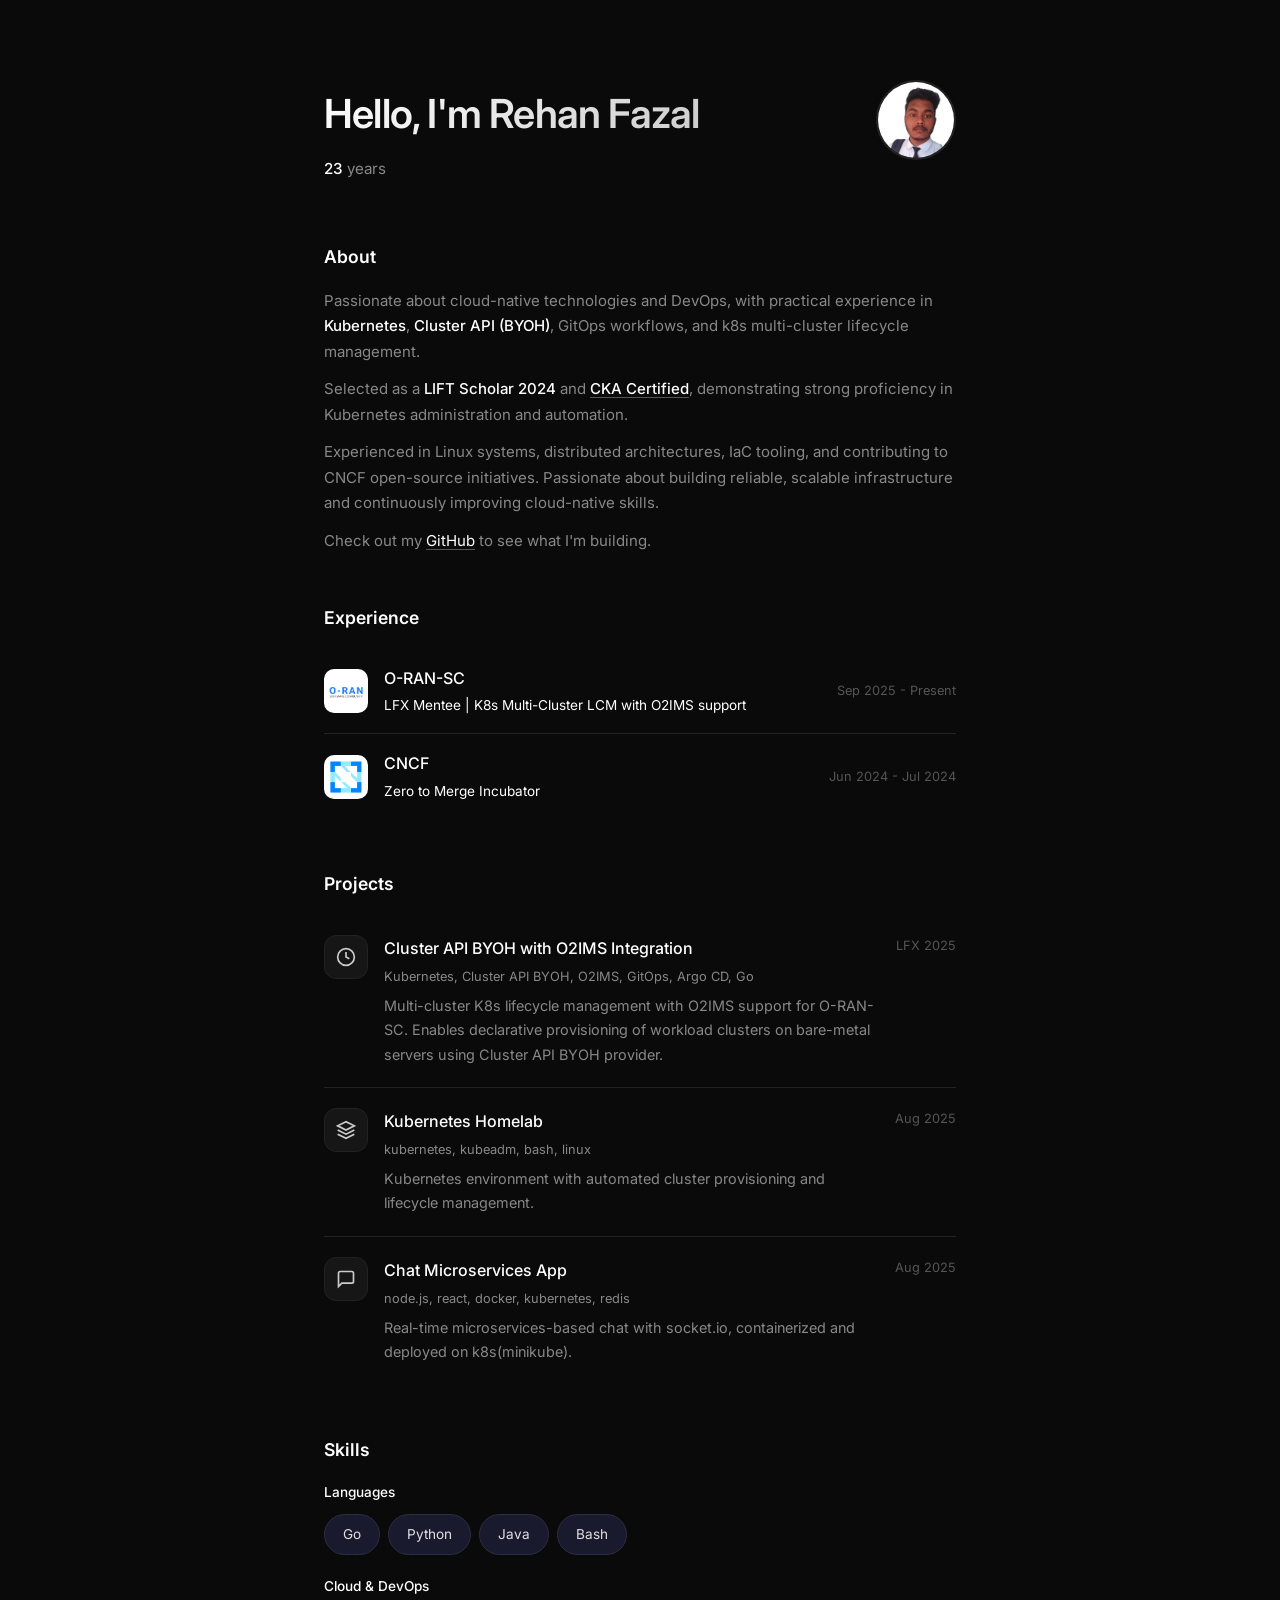
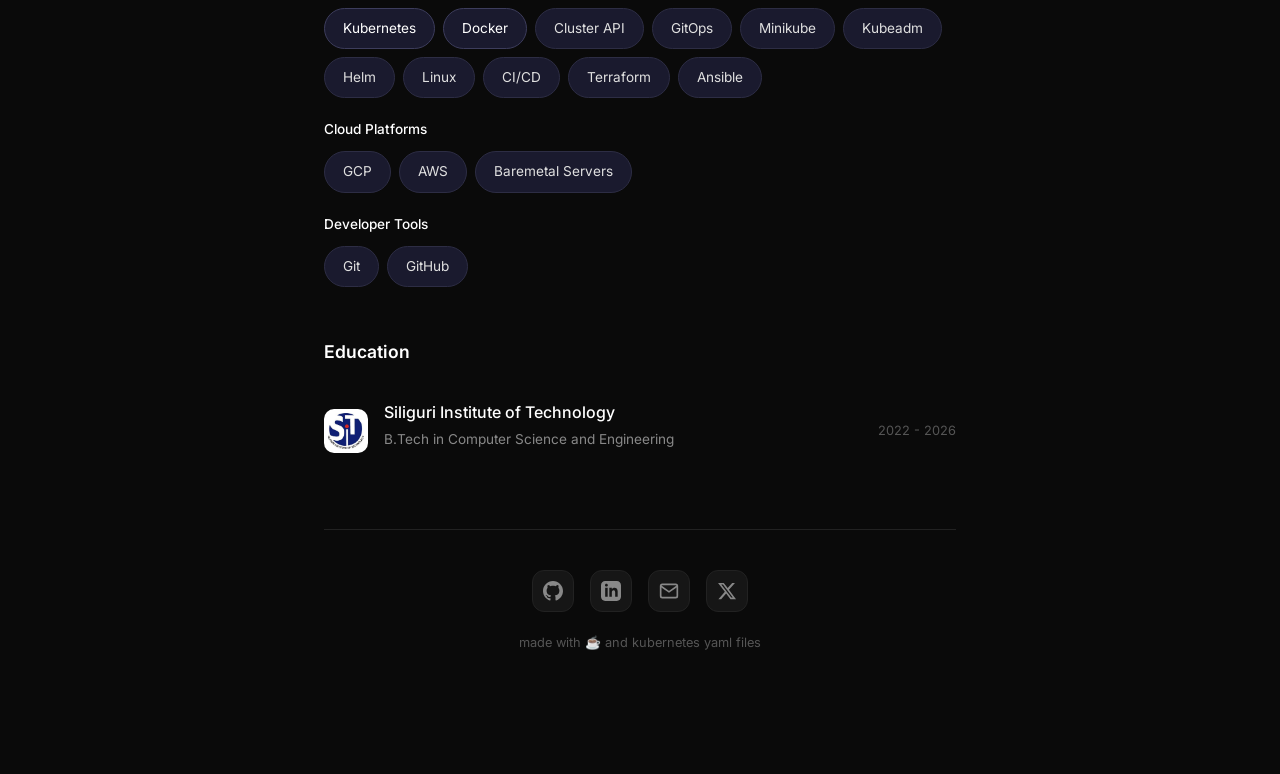
==== index.html @ 8370bb80 "Portfolio site" ====
<!DOCTYPE html>
<html lang="en">

<head>
    <meta charset="UTF-8">
    <meta name="viewport" content="width=device-width, initial-scale=1.0">
    <meta name="description"
        content="Md Rehan Fazal - Cloud Native Developer, LFX Mentee, CKA Certified. Passionate about Kubernetes, DevOps, and building scalable infrastructure.">
    <meta name="keywords" content="Rehan Fazal, DevOps, Kubernetes, Cloud Native, LFX Mentee, CKA">
    <meta name="author" content="Md Rehan Fazal">
    <title>Md Rehan Fazal | Cloud Native Developer</title>
    <link rel="preconnect" href="https://fonts.googleapis.com">
    <link rel="preconnect" href="https://fonts.gstatic.com" crossorigin>
    <link href="https://fonts.googleapis.com/css2?family=Inter:wght@300;400;500;600;700&display=swap" rel="stylesheet">
    <link rel="stylesheet" href="styles.css">
</head>

<body>
    <div class="container">
        <!-- Hero Section -->
        <header class="hero">
            <div class="hero-content">
                <h1>Hello, I'm Rehan Fazal </h1>
                <p class="tagline"><span id="age-counter">21.5</span> years</p>
            </div>
            <div class="avatar">
                <img src="profile.png" alt="Rehan Fazal" class="avatar-img">
            </div>
        </header>

        <!-- About Section -->
        <section class="section" id="about">
            <h2>About</h2>
            <p>Passionate about cloud-native technologies and DevOps, with practical experience in <span
                    class="highlight">Kubernetes</span>, <span class="highlight">Cluster API (BYOH)</span>, GitOps
                workflows, and k8s multi-cluster lifecycle management.</p>
            <p>Selected as a <span class="highlight">LIFT Scholar 2024</span> and <a
                    href="https://www.credly.com/badges/085814d9-1f8f-42b5-b49f-8d2c4998e17c/linked_in_profile"
                    target="_blank" rel="noopener noreferrer" class="highlight link">CKA
                    Certified</a>, demonstrating strong proficiency in Kubernetes administration and automation.</p>
            <p>Experienced in Linux systems, distributed architectures, IaC tooling, and contributing to CNCF
                open-source initiatives. Passionate about building reliable, scalable infrastructure and continuously
                improving cloud-native skills.</p>
            <p>Check out my <a href="https://github.com/RehanFazal77" class="link">GitHub</a> to see what I'm building.
            </p>
        </section>

        <!-- Experience Section -->
        <section class="section" id="experience">
            <h2>Experience</h2>

            <div class="experience-item">
                <img src="oran-logo.png" alt="O-RAN" class="company-logo-img">
                <div class="experience-details">
                    <h3>O-RAN-SC</h3>
                    <p class="role">LFX Mentee | K8s Multi-Cluster LCM with O2IMS support</p>
                </div>
                <span class="duration">Sep 2025 - Present</span>
            </div>

            <div class="experience-item">
                <img src="cncf-logo.png" alt="CNCF" class="company-logo-img">
                <div class="experience-details">
                    <h3>CNCF</h3>
                    <p class="role">Zero to Merge Incubator</p>
                </div>
                <span class="duration">Jun 2024 - Jul 2024</span>
            </div>
        </section>

        <!-- Projects Section -->
        <section class="section" id="projects">
            <h2>Projects</h2>

            <a href="https://github.com/sknrao/oransc-sanity/tree/main/rehan/CAPI_BYOH-O2IMS-FOCOM" target="_blank"
                rel="noopener noreferrer" class="project-item project-link">
                <div class="project-icon">
                    <svg viewBox="0 0 24 24" fill="none" stroke="currentColor" stroke-width="2">
                        <circle cx="12" cy="12" r="10" />
                        <path d="M12 6v6l4 2" />
                    </svg>
                </div>
                <div class="project-details">
                    <h3>Cluster API BYOH with O2IMS Integration</h3>
                    <p class="project-tech">Kubernetes, Cluster API BYOH, O2IMS, GitOps, Argo CD, Go</p>
                    <p class="project-desc">Multi-cluster K8s lifecycle management with O2IMS support for O-RAN-SC.
                        Enables declarative provisioning of workload clusters on bare-metal servers using Cluster API
                        BYOH provider.</p>
                </div>
                <span class="project-date">LFX 2025</span>
            </a>

            <a href="https://github.com/RehanFazal77/kubernetes-homelab" target="_blank" rel="noopener noreferrer"
                class="project-item project-link">
                <div class="project-icon">
                    <svg viewBox="0 0 24 24" fill="none" stroke="currentColor" stroke-width="2">
                        <path d="M12 2L2 7l10 5 10-5-10-5zM2 17l10 5 10-5M2 12l10 5 10-5" />
                    </svg>
                </div>
                <div class="project-details">
                    <h3>Kubernetes Homelab</h3>
                    <p class="project-tech">kubernetes, kubeadm, bash, linux</p>
                    <p class="project-desc">Kubernetes environment with automated cluster provisioning and lifecycle
                        management.</p>
                </div>
                <span class="project-date">Aug 2025</span>
            </a>

            <a href="https://github.com/RehanFazal77/chat-microservices-app" target="_blank" rel="noopener noreferrer"
                class="project-item project-link">
                <div class="project-icon">
                    <svg viewBox="0 0 24 24" fill="none" stroke="currentColor" stroke-width="2">
                        <path d="M21 15a2 2 0 0 1-2 2H7l-4 4V5a2 2 0 0 1 2-2h14a2 2 0 0 1 2 2z" />
                    </svg>
                </div>
                <div class="project-details">
                    <h3>Chat Microservices App</h3>
                    <p class="project-tech">node.js, react, docker, kubernetes, redis</p>
                    <p class="project-desc">Real-time microservices-based chat with socket.io, containerized and
                        deployed on k8s(minikube).</p>
                </div>
                <span class="project-date">Aug 2025</span>
            </a>
        </section>

        <!-- Skills Section -->
        <section class="section" id="skills">
            <h2>Skills</h2>
            <div class="skills-grid">
                <div class="skill-category">
                    <h4>Languages</h4>
                    <div class="skill-tags">
                        <span class="tag">Go</span>
                        <span class="tag">Python</span>
                        <span class="tag">Java</span>
                        <span class="tag">Bash</span>
                    </div>
                </div>
                <div class="skill-category">
                    <h4>Cloud & DevOps</h4>
                    <div class="skill-tags">
                        <span class="tag highlight-tag">Kubernetes</span>
                        <span class="tag highlight-tag">Docker</span>
                        <span class="tag">Cluster API</span>
                        <span class="tag">GitOps</span>
                        <span class="tag">Minikube</span>
                        <span class="tag">Kubeadm</span>
                        <span class="tag">Helm</span>
                        <span class="tag">Linux</span>
                        <span class="tag">CI/CD</span>
                        <span class="tag">Terraform</span>
                        <span class="tag">Ansible</span>
                    </div>
                </div>
                <div class="skill-category">
                    <h4>Cloud Platforms</h4>
                    <div class="skill-tags">
                        <span class="tag">GCP</span>
                        <span class="tag">AWS</span>
                        <span class="tag">Baremetal Servers</span>
                    </div>
                </div>
                <div class="skill-category">
                    <h4>Developer Tools</h4>
                    <div class="skill-tags">
                        <span class="tag">Git</span>
                        <span class="tag">GitHub</span>
                    </div>
                </div>
            </div>
        </section>

        <!-- Education Section -->
        <section class="section" id="education">
            <h2>Education</h2>
            <div class="education-item">
                <img src="sit-logo.png" alt="SIT" class="edu-logo-img">
                <div class="education-details">
                    <h3>Siliguri Institute of Technology</h3>
                    <p class="degree">B.Tech in Computer Science and Engineering</p>
                </div>
                <span class="edu-duration">2022 - 2026</span>
            </div>
        </section>

        <!-- Social Links -->
        <footer class="social-links">
            <a href="https://github.com/RehanFazal77" target="_blank" rel="noopener noreferrer" class="social-icon"
                title="GitHub">
                <svg viewBox="0 0 24 24" fill="currentColor">
                    <path
                        d="M12 0c-6.626 0-12 5.373-12 12 0 5.302 3.438 9.8 8.207 11.387.599.111.793-.261.793-.577v-2.234c-3.338.726-4.033-1.416-4.033-1.416-.546-1.387-1.333-1.756-1.333-1.756-1.089-.745.083-.729.083-.729 1.205.084 1.839 1.237 1.839 1.237 1.07 1.834 2.807 1.304 3.492.997.107-.775.418-1.305.762-1.604-2.665-.305-5.467-1.334-5.467-5.931 0-1.311.469-2.381 1.236-3.221-.124-.303-.535-1.524.117-3.176 0 0 1.008-.322 3.301 1.23.957-.266 1.983-.399 3.003-.404 1.02.005 2.047.138 3.006.404 2.291-1.552 3.297-1.23 3.297-1.23.653 1.653.242 2.874.118 3.176.77.84 1.235 1.911 1.235 3.221 0 4.609-2.807 5.624-5.479 5.921.43.372.823 1.102.823 2.222v3.293c0 .319.192.694.801.576 4.765-1.589 8.199-6.086 8.199-11.386 0-6.627-5.373-12-12-12z" />
                </svg>
            </a>
            <a href="https://www.linkedin.com/in/fazal2r/" target="_blank" rel="noopener noreferrer" class="social-icon"
                title="LinkedIn">
                <svg viewBox="0 0 24 24" fill="currentColor">
                    <path
                        d="M19 0h-14c-2.761 0-5 2.239-5 5v14c0 2.761 2.239 5 5 5h14c2.762 0 5-2.239 5-5v-14c0-2.761-2.238-5-5-5zm-11 19h-3v-11h3v11zm-1.5-12.268c-.966 0-1.75-.79-1.75-1.764s.784-1.764 1.75-1.764 1.75.79 1.75 1.764-.783 1.764-1.75 1.764zm13.5 12.268h-3v-5.604c0-3.368-4-3.113-4 0v5.604h-3v-11h3v1.765c1.396-2.586 7-2.777 7 2.476v6.759z" />
                </svg>
            </a>
            <a href="mailto:mdrehanfazal326@gmail.com" class="social-icon" title="Email">
                <svg viewBox="0 0 24 24" fill="none" stroke="currentColor" stroke-width="2">
                    <path d="M4 4h16c1.1 0 2 .9 2 2v12c0 1.1-.9 2-2 2H4c-1.1 0-2-.9-2-2V6c0-1.1.9-2 2-2z" />
                    <polyline points="22,6 12,13 2,6" />
                </svg>
            </a>
            <a href="https://x.com/fazal2r" target="_blank" rel="noopener noreferrer" class="social-icon"
                title="Twitter/X">
                <svg viewBox="0 0 24 24" fill="currentColor">
                    <path
                        d="M18.244 2.25h3.308l-7.227 8.26 8.502 11.24H16.17l-5.214-6.817L4.99 21.75H1.68l7.73-8.835L1.254 2.25H8.08l4.713 6.231zm-1.161 17.52h1.833L7.084 4.126H5.117z" />
                </svg>
            </a>
        </footer>

        <p class="footer-text">made with ☕ and kubernetes yaml files</p>
    </div>

    <script src="script.js"></script>
</body>

</html>
---- styles.css ----
/* ===== CSS Variables & Reset ===== */
:root {
    --bg-primary: #0a0a0a;
    --bg-secondary: #111111;
    --bg-card: #161616;
    --text-primary: #ffffff;
    --text-secondary: #888888;
    --text-muted: #555555;
    --accent: #ffffff;
    --accent-secondary: #cccccc;
    --gradient: linear-gradient(135deg, var(--accent), var(--accent-secondary));
    --border-color: #222222;
    --transition: all 0.3s cubic-bezier(0.4, 0, 0.2, 1);
}

* {
    margin: 0;
    padding: 0;
    box-sizing: border-box;
}

html {
    scroll-behavior: smooth;
}

body {
    font-family: 'Inter', -apple-system, BlinkMacSystemFont, 'Segoe UI', Roboto, sans-serif;
    background-color: var(--bg-primary);
    color: var(--text-primary);
    line-height: 1.7;
    font-size: 15px;
    -webkit-font-smoothing: antialiased;
    -moz-osx-font-smoothing: grayscale;
}

/* ===== Container ===== */
.container {
    max-width: 680px;
    margin: 0 auto;
    padding: 80px 24px;
}

/* ===== Hero Section ===== */
.hero {
    display: flex;
    justify-content: space-between;
    align-items: flex-start;
    margin-bottom: 60px;
}

.hero-content h1 {
    font-size: 2.5rem;
    font-weight: 600;
    letter-spacing: -0.02em;
    margin-bottom: 8px;
    background: var(--gradient);
    -webkit-background-clip: text;
    -webkit-text-fill-color: transparent;
    background-clip: text;
}

.tagline {
    color: var(--text-secondary);
    font-size: 0.95rem;
}

.tagline span {
    color: var(--accent);
    font-weight: 500;
}

.avatar {
    flex-shrink: 0;
}

.avatar-img {
    width: 80px;
    height: 80px;
    border-radius: 50%;
    object-fit: cover;
    border: 2px solid var(--border-color);
}

@keyframes pulse {

    0%,
    100% {
        box-shadow: 0 0 30px rgba(255, 255, 255, 0.2);
    }

    50% {
        box-shadow: 0 0 50px rgba(255, 255, 255, 0.4);
    }
}

/* ===== Sections ===== */
.section {
    margin-bottom: 50px;
}

.section h2 {
    font-size: 1.1rem;
    font-weight: 600;
    color: var(--text-primary);
    margin-bottom: 16px;
}

.section p {
    color: var(--text-secondary);
    margin-bottom: 12px;
}

.about-tldr {
    color: var(--text-muted);
    font-size: 0.9rem;
    margin-bottom: 16px;
}

.highlight {
    color: var(--accent);
    font-weight: 500;
}

.link {
    color: var(--text-primary);
    text-decoration: underline;
    text-decoration-color: var(--text-muted);
    text-underline-offset: 3px;
    transition: var(--transition);
}

.link:hover {
    text-decoration-color: var(--accent);
    color: var(--accent);
}

/* ===== Experience Items ===== */
.experience-item {
    display: flex;
    align-items: center;
    gap: 16px;
    padding: 16px 0;
    border-bottom: 1px solid var(--border-color);
    transition: var(--transition);
}

.experience-item:last-child {
    border-bottom: none;
}

.experience-item:hover {
    background: linear-gradient(90deg, transparent, rgba(59, 130, 246, 0.05), transparent);
    padding-left: 12px;
    margin-left: -12px;
}

.company-logo-img {
    width: 44px;
    height: 44px;
    border-radius: 10px;
    object-fit: contain;
    flex-shrink: 0;
    background: #fff;
    padding: 4px;
}

.company-logo {
    width: 44px;
    height: 44px;
    border-radius: 12px;
    display: flex;
    align-items: center;
    justify-content: center;
    font-size: 0.65rem;
    font-weight: 700;
    flex-shrink: 0;
    text-transform: uppercase;
    letter-spacing: 0.5px;
}

.company-logo.oran {
    background: linear-gradient(135deg, #ff6b35, #f7931e);
    color: white;
}

.company-logo.cncf {
    background: linear-gradient(135deg, #446ca9, #5f9fd4);
    color: white;
}

.experience-details {
    flex: 1;
}

.experience-details h3 {
    font-size: 1rem;
    font-weight: 500;
    margin-bottom: 2px;
}

.experience-details .role {
    font-size: 0.85rem;
    color: var(--accent);
    margin-bottom: 0;
}

.duration,
.edu-duration,
.project-date {
    font-size: 0.8rem;
    color: var(--text-muted);
    white-space: nowrap;
}

/* ===== Projects ===== */
.project-item {
    display: flex;
    align-items: flex-start;
    gap: 16px;
    padding: 20px 0;
    border-bottom: 1px solid var(--border-color);
    transition: var(--transition);
}

.project-item:last-child {
    border-bottom: none;
}

.project-item:hover {
    background: linear-gradient(90deg, transparent, rgba(139, 92, 246, 0.05), transparent);
    padding-left: 12px;
    margin-left: -12px;
}

.project-link {
    text-decoration: none;
    cursor: pointer;
    color: inherit;
}

.project-link:hover {
    background: linear-gradient(90deg, transparent, rgba(139, 92, 246, 0.05), transparent);
    padding-left: 12px;
    margin-left: -12px;
}

.project-icon {
    width: 44px;
    height: 44px;
    border-radius: 12px;
    background: var(--bg-card);
    border: 1px solid var(--border-color);
    display: flex;
    align-items: center;
    justify-content: center;
    flex-shrink: 0;
}

.project-icon svg {
    width: 20px;
    height: 20px;
    color: var(--accent-secondary);
}

.project-details {
    flex: 1;
}

.project-details h3 {
    font-size: 1rem;
    font-weight: 500;
    margin-bottom: 4px;
}

.project-tech {
    font-size: 0.8rem;
    color: var(--accent);
    margin-bottom: 6px !important;
}

.project-desc {
    font-size: 0.9rem;
    color: var(--text-secondary);
    margin-bottom: 0 !important;
}

/* ===== Skills ===== */
.skills-grid {
    display: flex;
    flex-direction: column;
    gap: 20px;
}

.skill-category h4 {
    font-size: 0.85rem;
    font-weight: 500;
    color: #ffffff;
    text-transform: capitalize;
    margin-bottom: 10px;
}

.skill-tags {
    display: flex;
    flex-wrap: wrap;
    gap: 8px;
}

.tag {
    padding: 8px 18px;
    background: #1a1a2e;
    border: 1px solid #2d2d44;
    border-radius: 50px;
    font-size: 0.85rem;
    color: #e0e0e0;
    transition: var(--transition);
}

.tag:hover {
    border-color: var(--accent);
    color: var(--text-primary);
    transform: translateY(-2px);
}

.tag.highlight-tag {
    background: #1a1a2e;
    border-color: #3d3d5c;
    color: #ffffff;
}

.tag.highlight-tag:hover {
    box-shadow: 0 0 20px rgba(50, 108, 229, 0.6), 0 0 40px rgba(50, 108, 229, 0.3);
    border-color: #326ce5;
    background: rgba(50, 108, 229, 0.2);
    transform: translateY(-2px);
}

/* ===== Education ===== */
.education-item {
    display: flex;
    align-items: center;
    gap: 16px;
    padding: 16px 0;
}

.edu-icon {
    width: 44px;
    height: 44px;
    border-radius: 12px;
    background: linear-gradient(135deg, #10b981, #059669);
    display: flex;
    align-items: center;
    justify-content: center;
    flex-shrink: 0;
}

.edu-icon svg {
    width: 22px;
    height: 22px;
    color: white;
}

.edu-logo-img {
    width: 44px;
    height: 44px;
    border-radius: 10px;
    object-fit: contain;
    flex-shrink: 0;
    background: #fff;
    padding: 4px;
}

.education-details {
    flex: 1;
}

.education-details h3 {
    font-size: 1rem;
    font-weight: 500;
    margin-bottom: 2px;
}

.degree {
    font-size: 0.85rem;
    color: var(--text-secondary);
    margin-bottom: 0;
}

/* ===== Social Links ===== */
.social-links {
    display: flex;
    gap: 16px;
    justify-content: center;
    padding: 40px 0 20px;
    border-top: 1px solid var(--border-color);
    margin-top: 40px;
}

.social-icon {
    width: 42px;
    height: 42px;
    border-radius: 12px;
    background: var(--bg-card);
    border: 1px solid var(--border-color);
    display: flex;
    align-items: center;
    justify-content: center;
    color: var(--text-secondary);
    transition: var(--transition);
}

.social-icon svg {
    width: 20px;
    height: 20px;
}

.social-icon:hover {
    border-color: var(--accent);
    color: var(--accent);
    transform: translateY(-3px);
    box-shadow: 0 10px 30px rgba(255, 255, 255, 0.1);
}

.footer-text {
    text-align: center;
    font-size: 0.8rem;
    color: var(--text-muted);
    padding-bottom: 40px;
}

/* ===== Responsive ===== */
@media (max-width: 640px) {
    .container {
        padding: 60px 20px;
    }

    .hero {
        flex-direction: column-reverse;
        align-items: flex-start;
        gap: 24px;
    }

    .hero-content h1 {
        font-size: 2rem;
    }

    .avatar-placeholder {
        width: 60px;
        height: 60px;
        font-size: 1.2rem;
    }

    .experience-item,
    .project-item,
    .education-item {
        flex-wrap: wrap;
    }

    .duration,
    .project-date,
    .edu-duration {
        width: 100%;
        margin-top: 8px;
        padding-left: 60px;
    }
}

/* ===== Animations ===== */
@keyframes fadeInUp {
    from {
        opacity: 0;
        transform: translateY(20px);
    }

    to {
        opacity: 1;
        transform: translateY(0);
    }
}

.section {
    animation: fadeInUp 0.6s ease-out forwards;
    opacity: 0;
}

.section:nth-child(2) {
    animation-delay: 0.1s;
}

.section:nth-child(3) {
    animation-delay: 0.2s;
}

.section:nth-child(4) {
    animation-delay: 0.3s;
}

.section:nth-child(5) {
    animation-delay: 0.4s;
}

.section:nth-child(6) {
    animation-delay: 0.5s;
}

.social-links {
    animation: fadeInUp 0.6s ease-out 0.6s forwards;
    opacity: 0;
}

.hero {
    animation: fadeInUp 0.6s ease-out forwards;
}
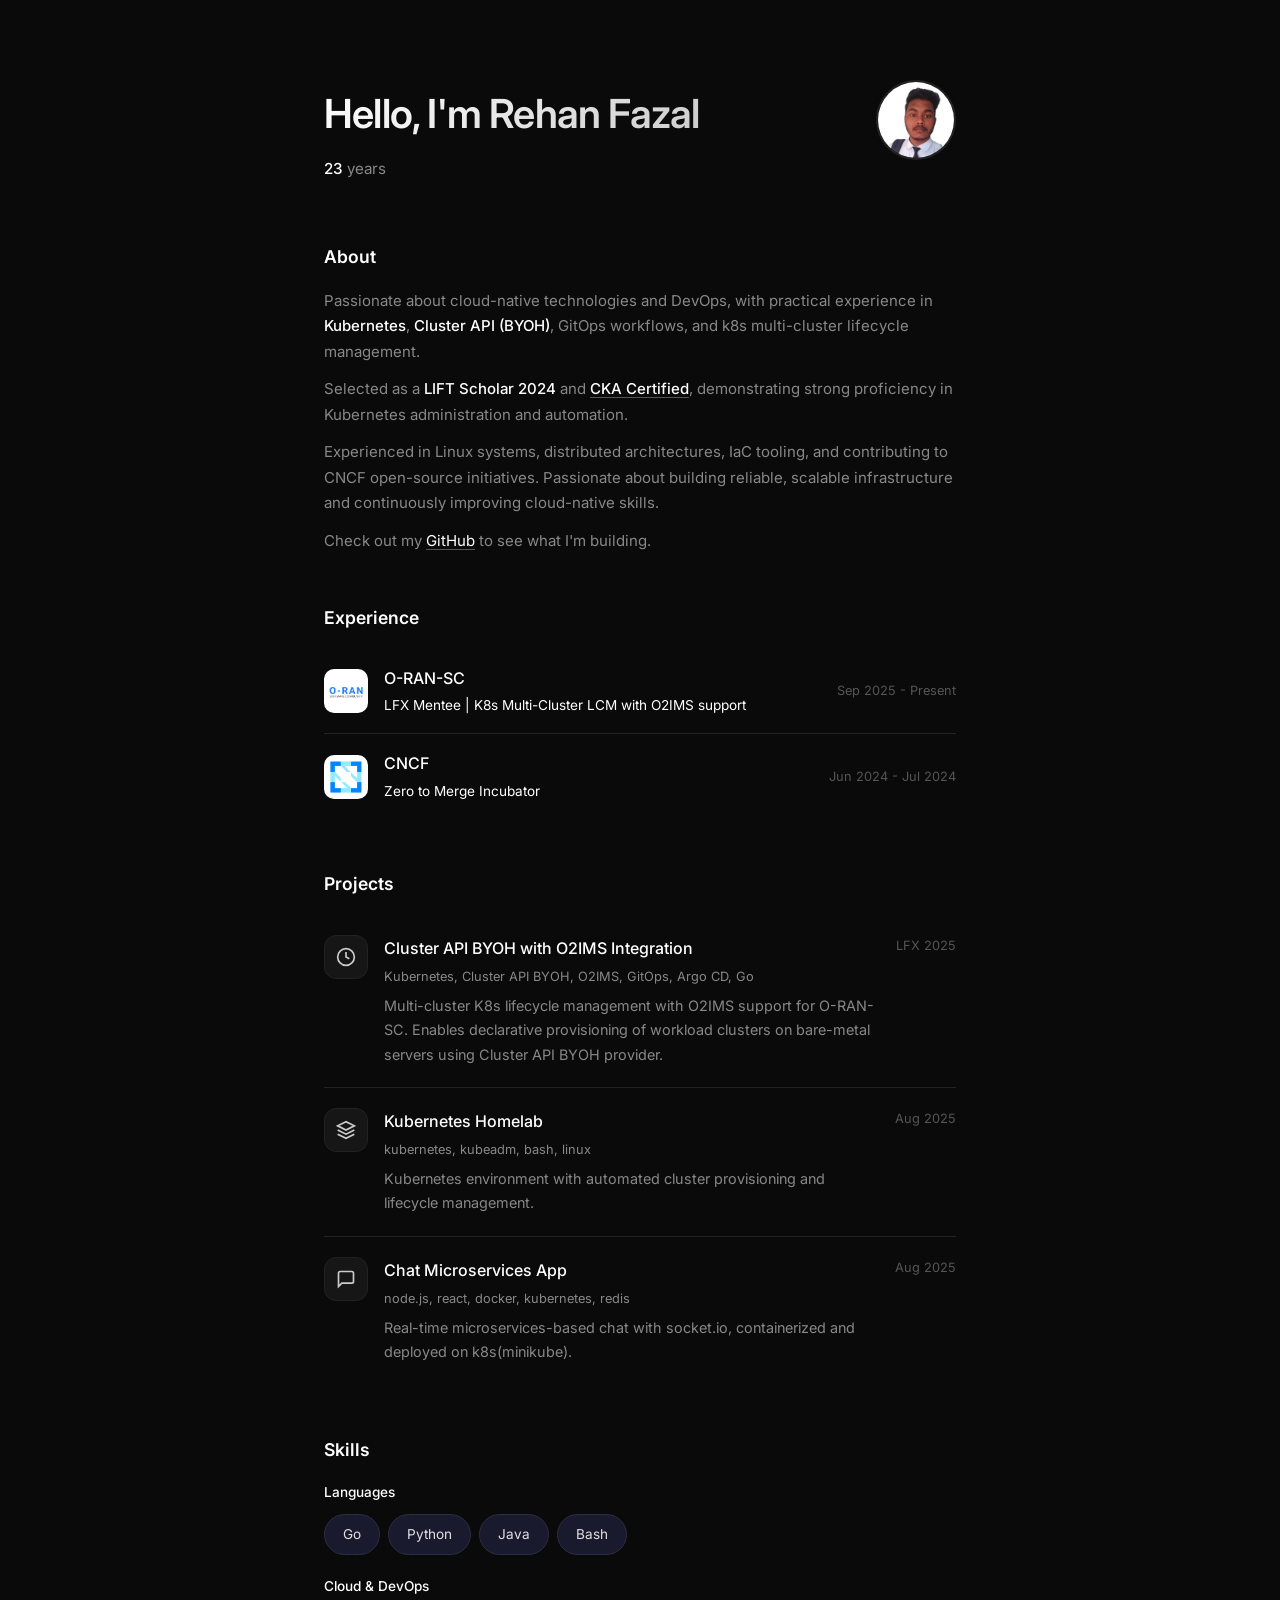
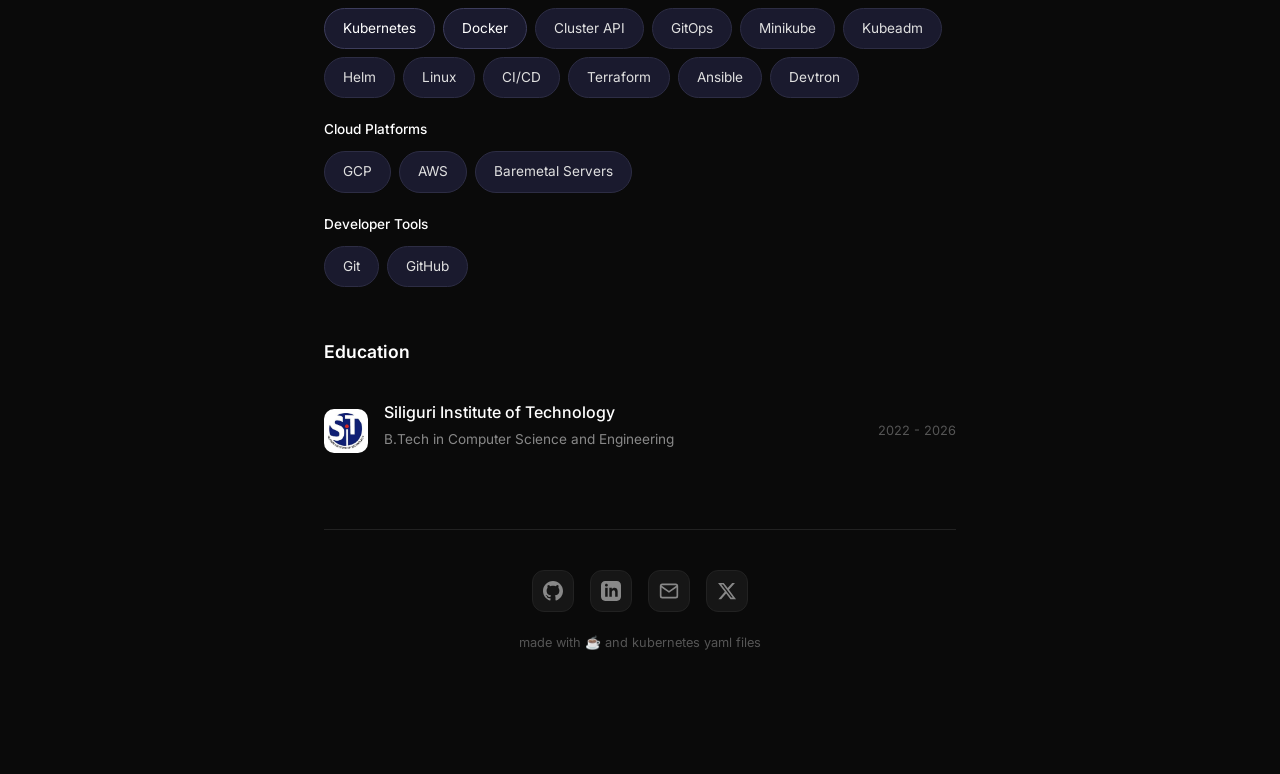
==== commit 508819bb: "Update index.html(added Devtron in skill)" ====
--- a/index.html
+++ b/index.html
@@ -150,6 +150,7 @@
                         <span class="tag">CI/CD</span>
                         <span class="tag">Terraform</span>
                         <span class="tag">Ansible</span>
+                        <span class="tag">Devtron</span>
                     </div>
                 </div>
                 <div class="skill-category">
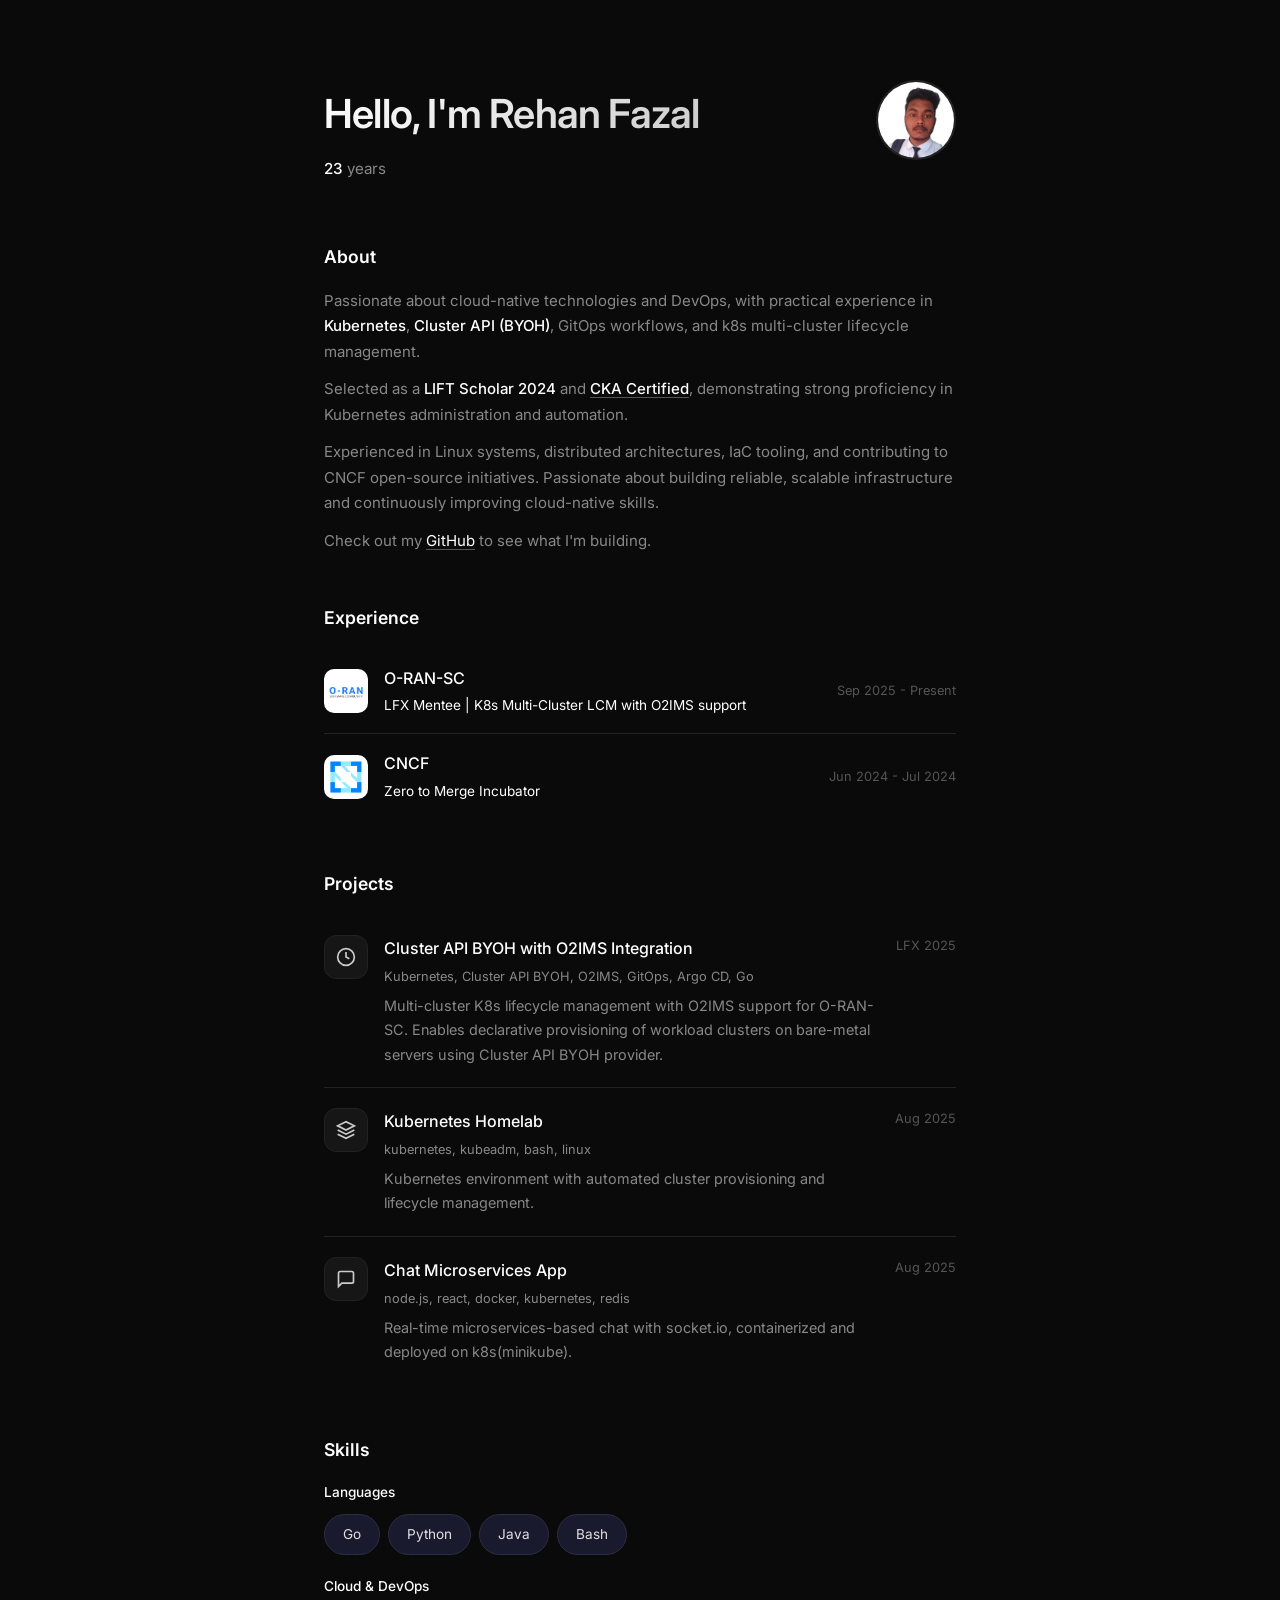
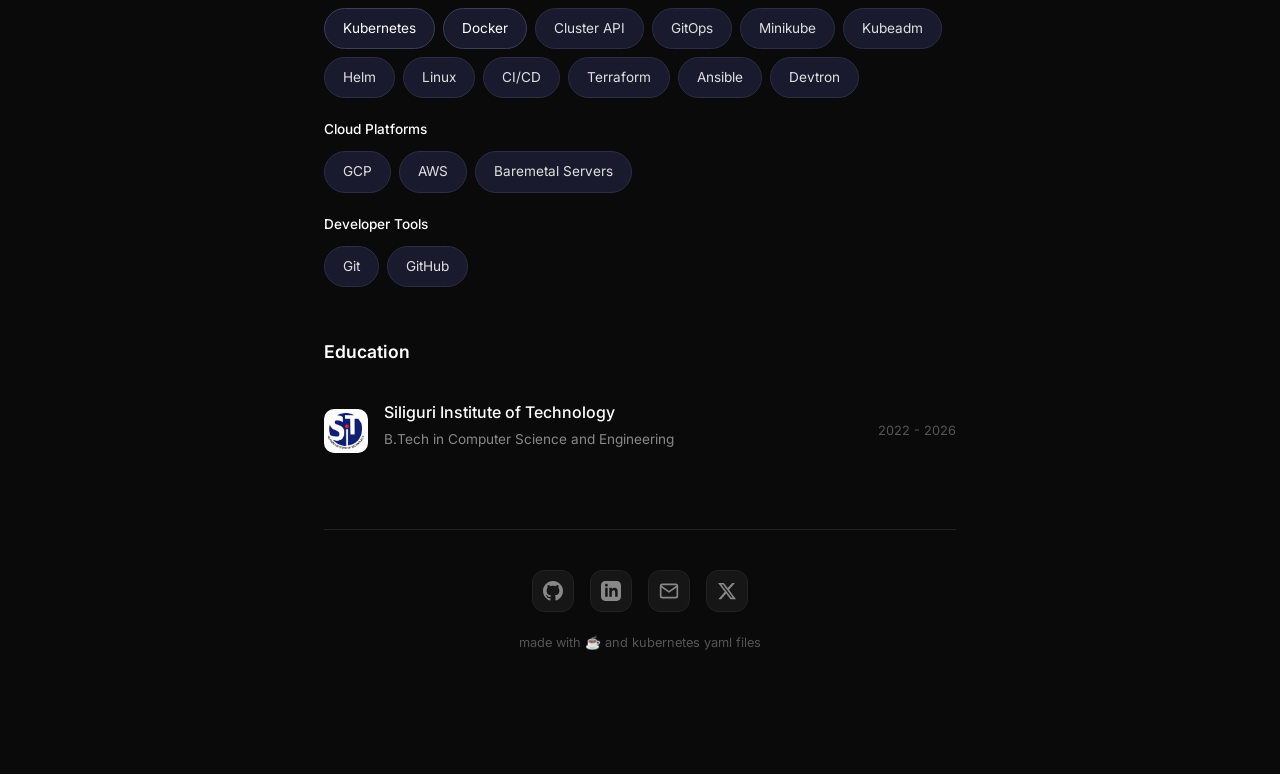
==== commit 31a075fb: "Update index.html" ====
--- a/index.html
+++ b/index.html
@@ -5,7 +5,7 @@
     <meta charset="UTF-8">
     <meta name="viewport" content="width=device-width, initial-scale=1.0">
     <meta name="description"
-        content="Md Rehan Fazal - Cloud Native Developer, LFX Mentee, CKA Certified. Passionate about Kubernetes, DevOps, and building scalable infrastructure.">
+        content="Md Rehan Fazal - Cloud Native Developer, LFX Mentee, CKA Certified. Passionate about Kubernetes, DevOps and building scalable infrastructure.">
     <meta name="keywords" content="Rehan Fazal, DevOps, Kubernetes, Cloud Native, LFX Mentee, CKA">
     <meta name="author" content="Md Rehan Fazal">
     <title>Md Rehan Fazal | Cloud Native Developer</title>
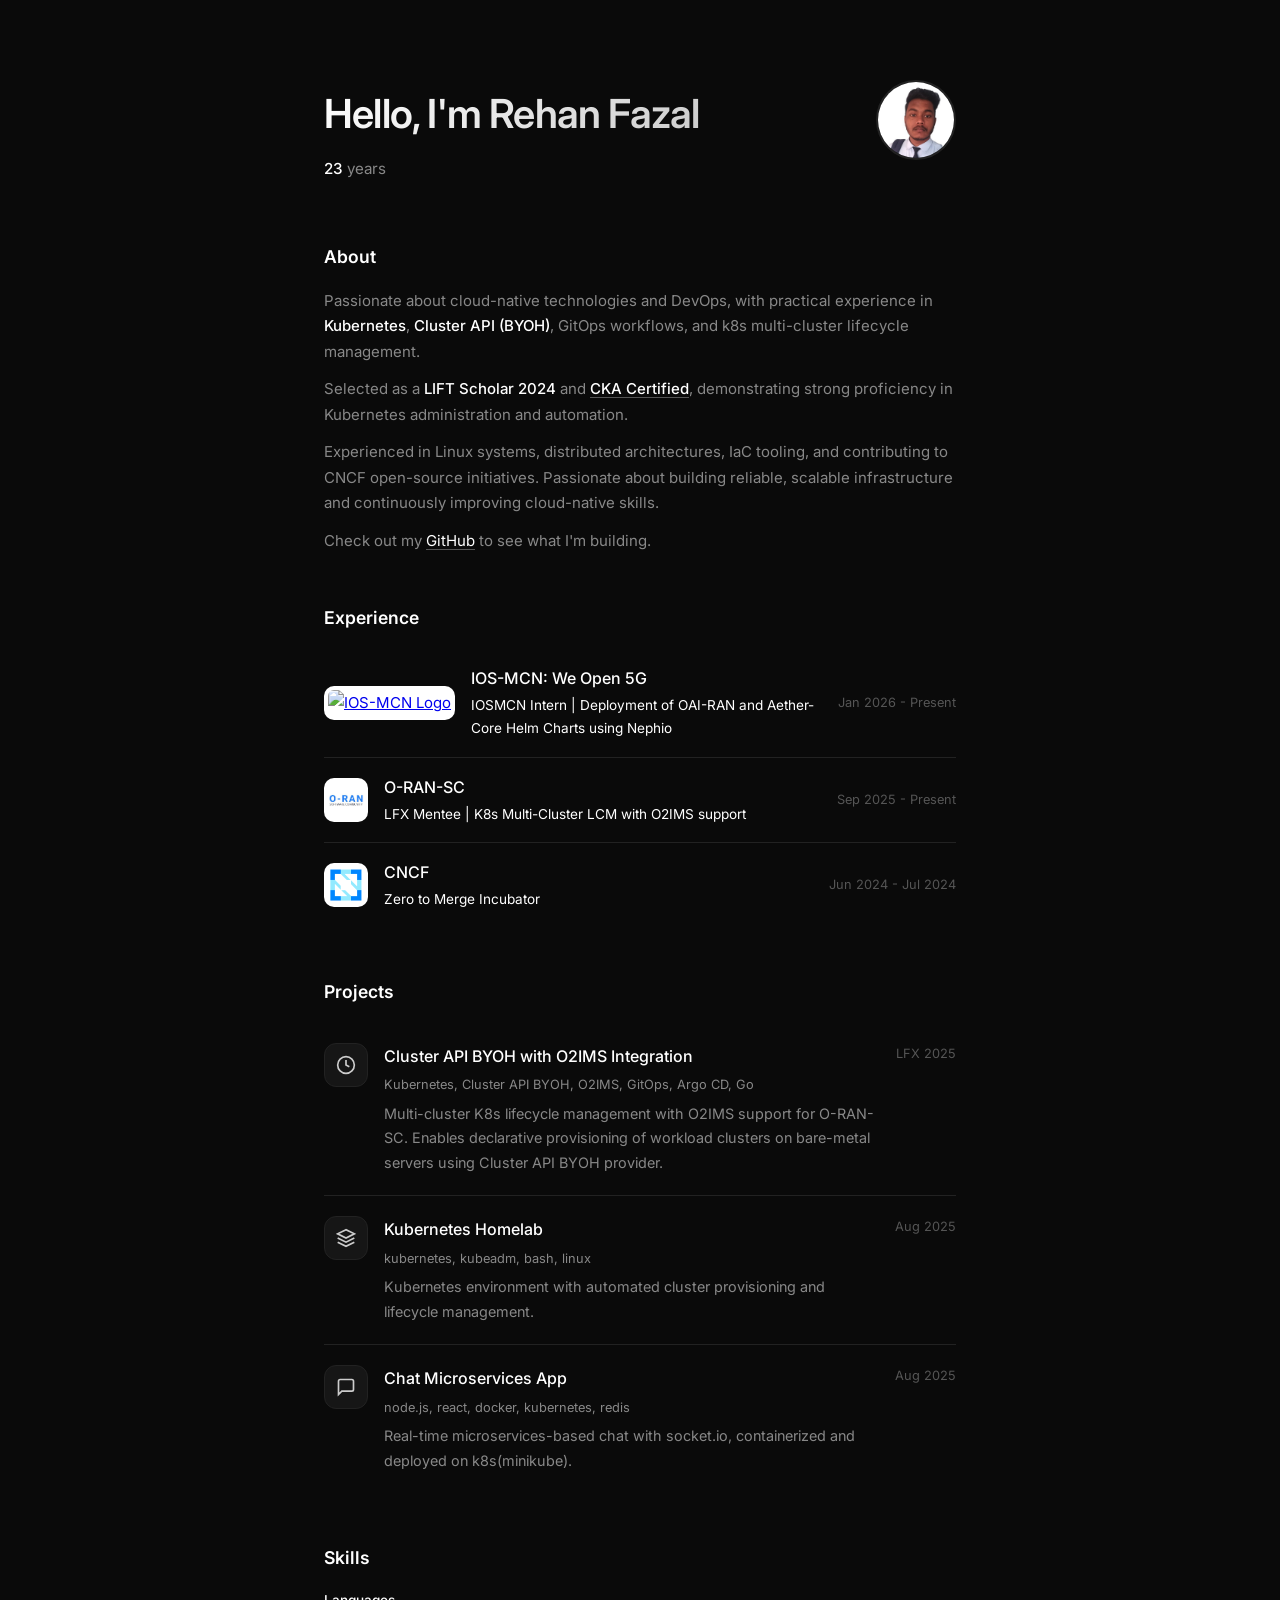
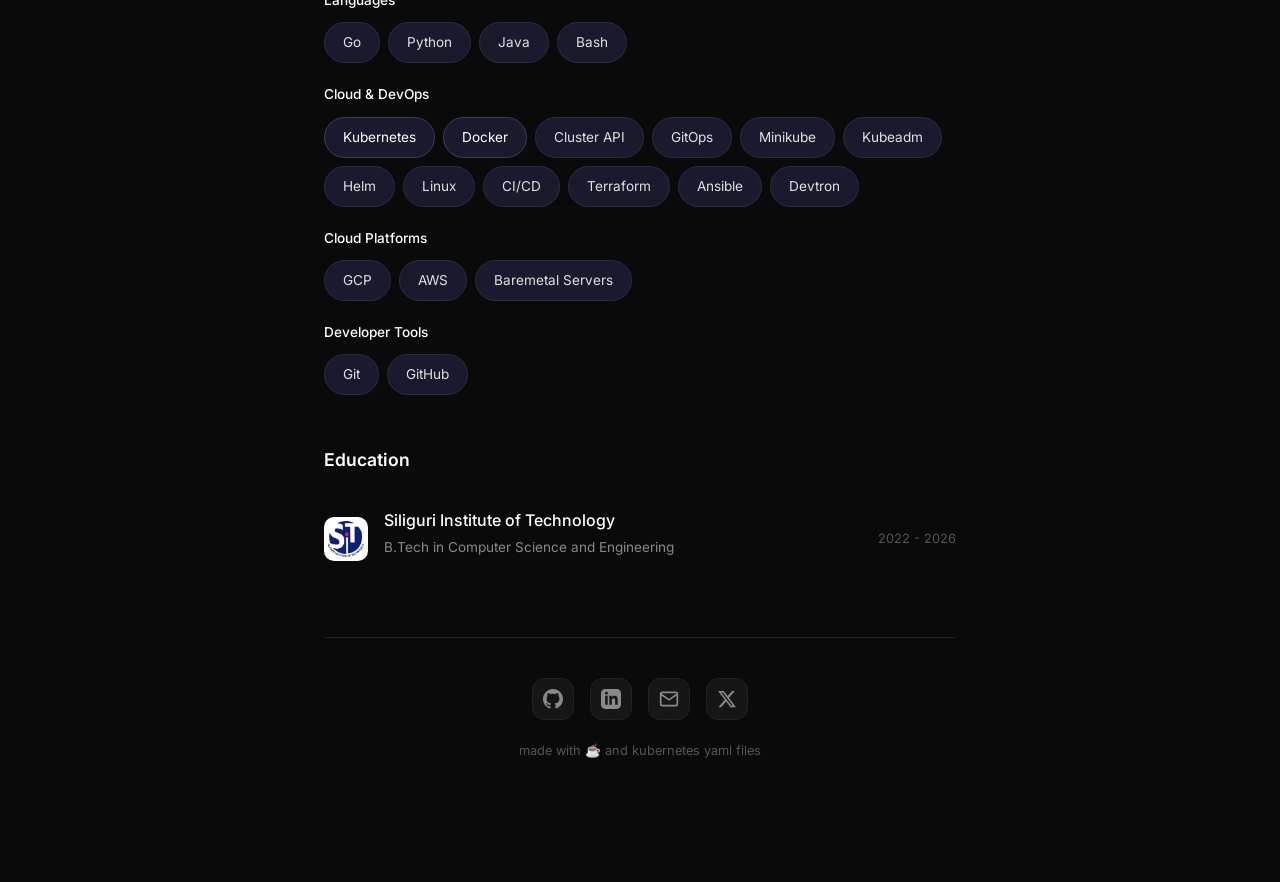
==== commit 395c8805: "Add IOS-MCN internship experience details Added experience section with details for IOS-MCN internsh" ====
--- a/index.html
+++ b/index.html
@@ -46,8 +46,19 @@
         </section>
 
         <!-- Experience Section -->
-        <section class="section" id="experience">
+<section class="section" id="experience">
             <h2>Experience</h2>
+
+            <div class="experience-item">
+                <a href="https://ios-mcn.org/" target="_blank" rel="noopener noreferrer">
+                    <img src="image_3eb466.png" alt="IOS-MCN Logo" class="company-logo-img">
+                </a>
+                <div class="experience-details">
+                    <h3><a href="https://ios-mcn.org/" target="_blank" rel="noopener noreferrer" style="text-decoration: none; color: inherit;">IOS-MCN: We Open 5G</a></h3>
+                    <p class="role">IOSMCN Intern | Deployment of OAI-RAN and Aether-Core Helm Charts using Nephio</p>
+                </div>
+                <span class="duration">Jan 2026 - Present</span>
+            </div>
 
             <div class="experience-item">
                 <img src="oran-logo.png" alt="O-RAN" class="company-logo-img">
@@ -221,4 +232,4 @@
     <script src="script.js"></script>
 </body>
 
-</html>+</html>
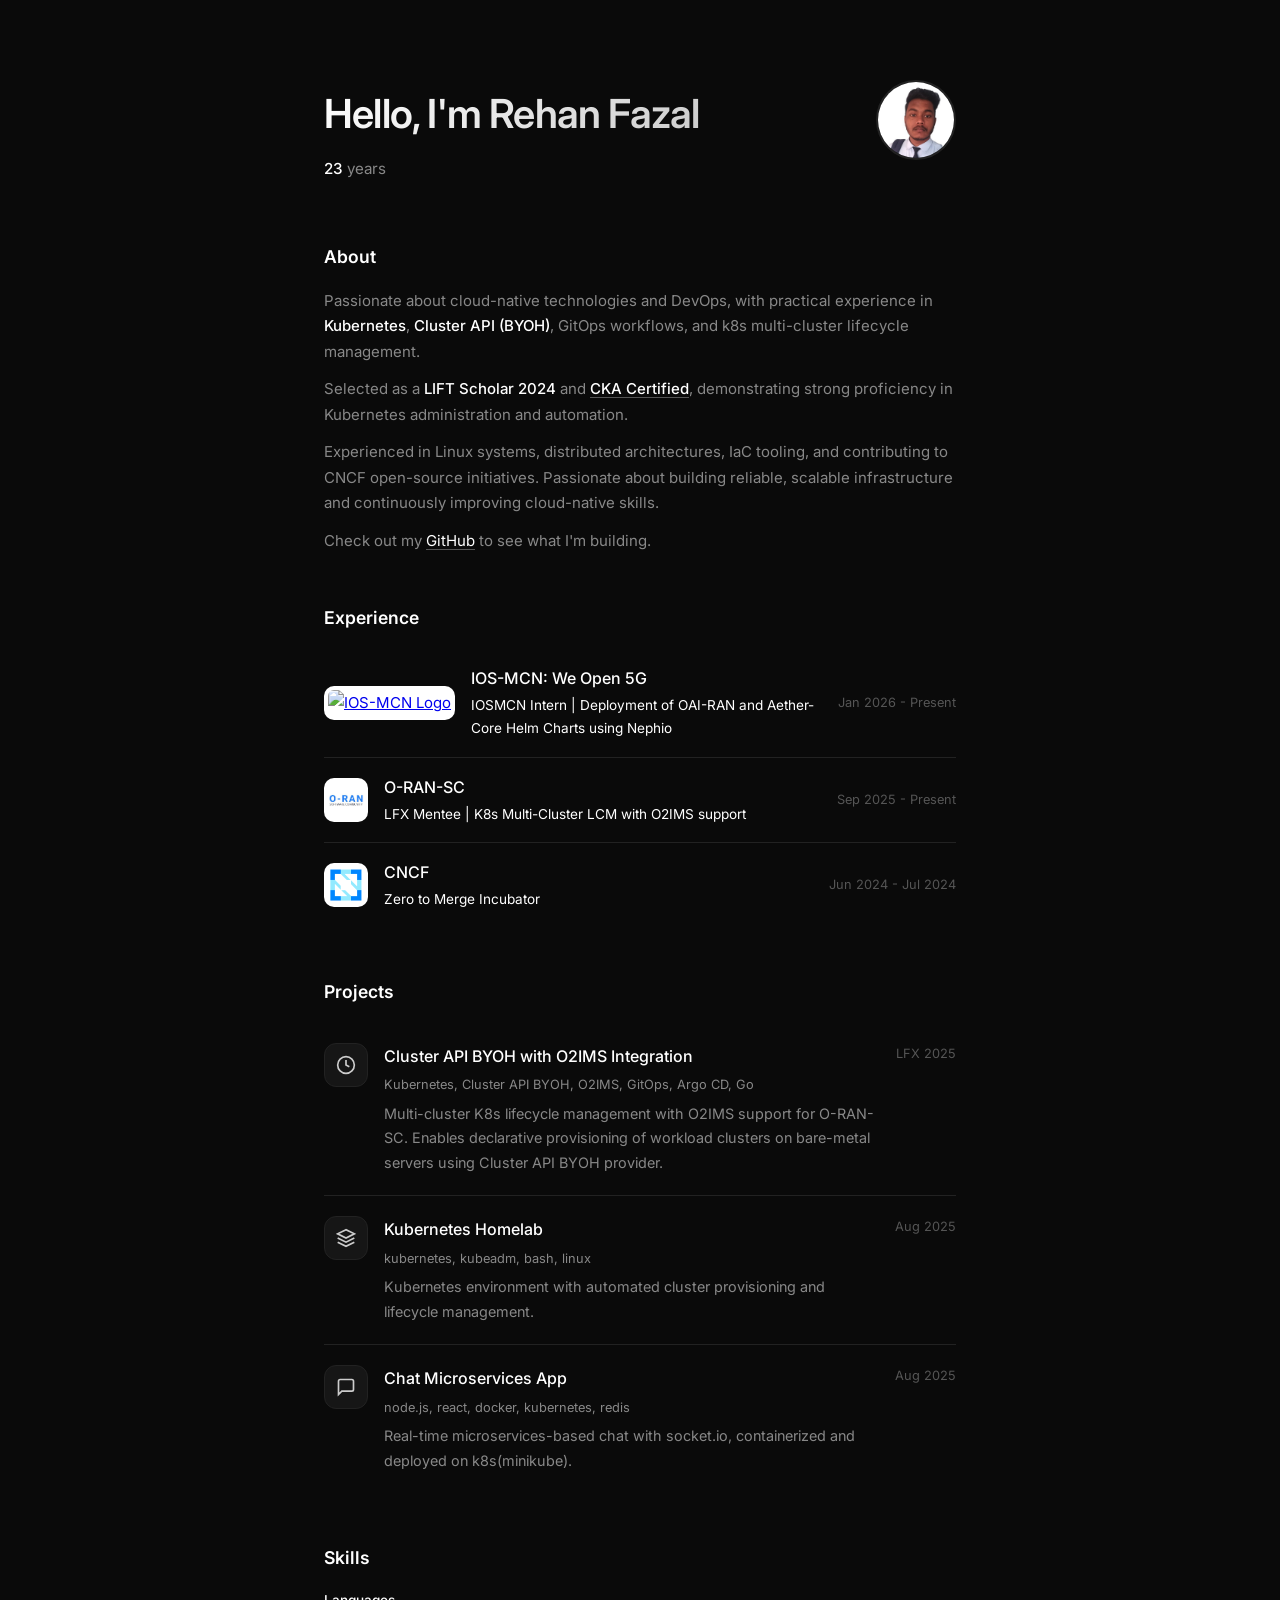
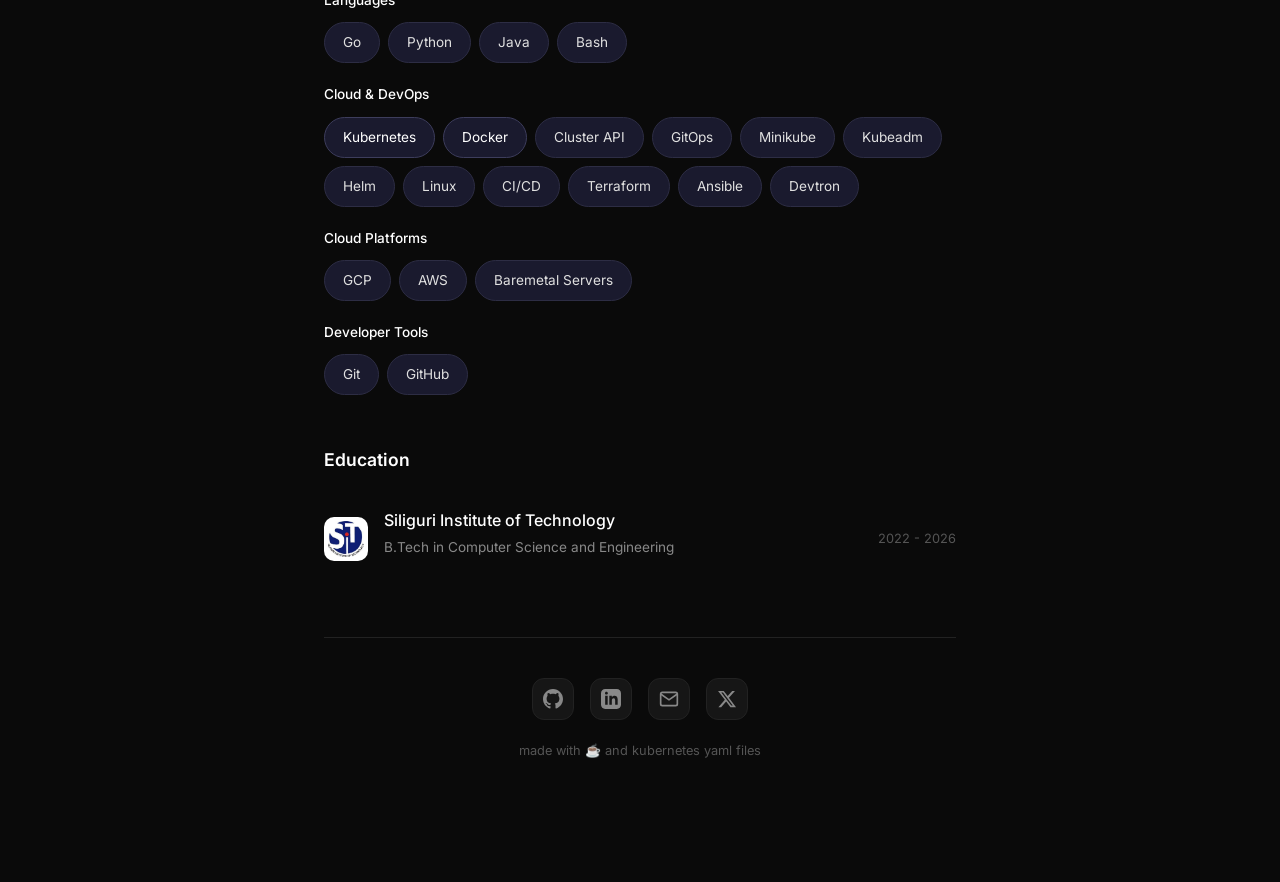
==== commit f9966800: "Update IOS-MCN logo image source in index.html" ====
--- a/index.html
+++ b/index.html
@@ -51,7 +51,7 @@
 
             <div class="experience-item">
                 <a href="https://ios-mcn.org/" target="_blank" rel="noopener noreferrer">
-                    <img src="image_3eb466.png" alt="IOS-MCN Logo" class="company-logo-img">
+                    <img src="https://ios-mcn.org/wp-content/uploads/2025/02/IOS-MCN_logo_450x350-mm_v2-transparent.png" alt="IOS-MCN Logo" class="company-logo-img">
                 </a>
                 <div class="experience-details">
                     <h3><a href="https://ios-mcn.org/" target="_blank" rel="noopener noreferrer" style="text-decoration: none; color: inherit;">IOS-MCN: We Open 5G</a></h3>
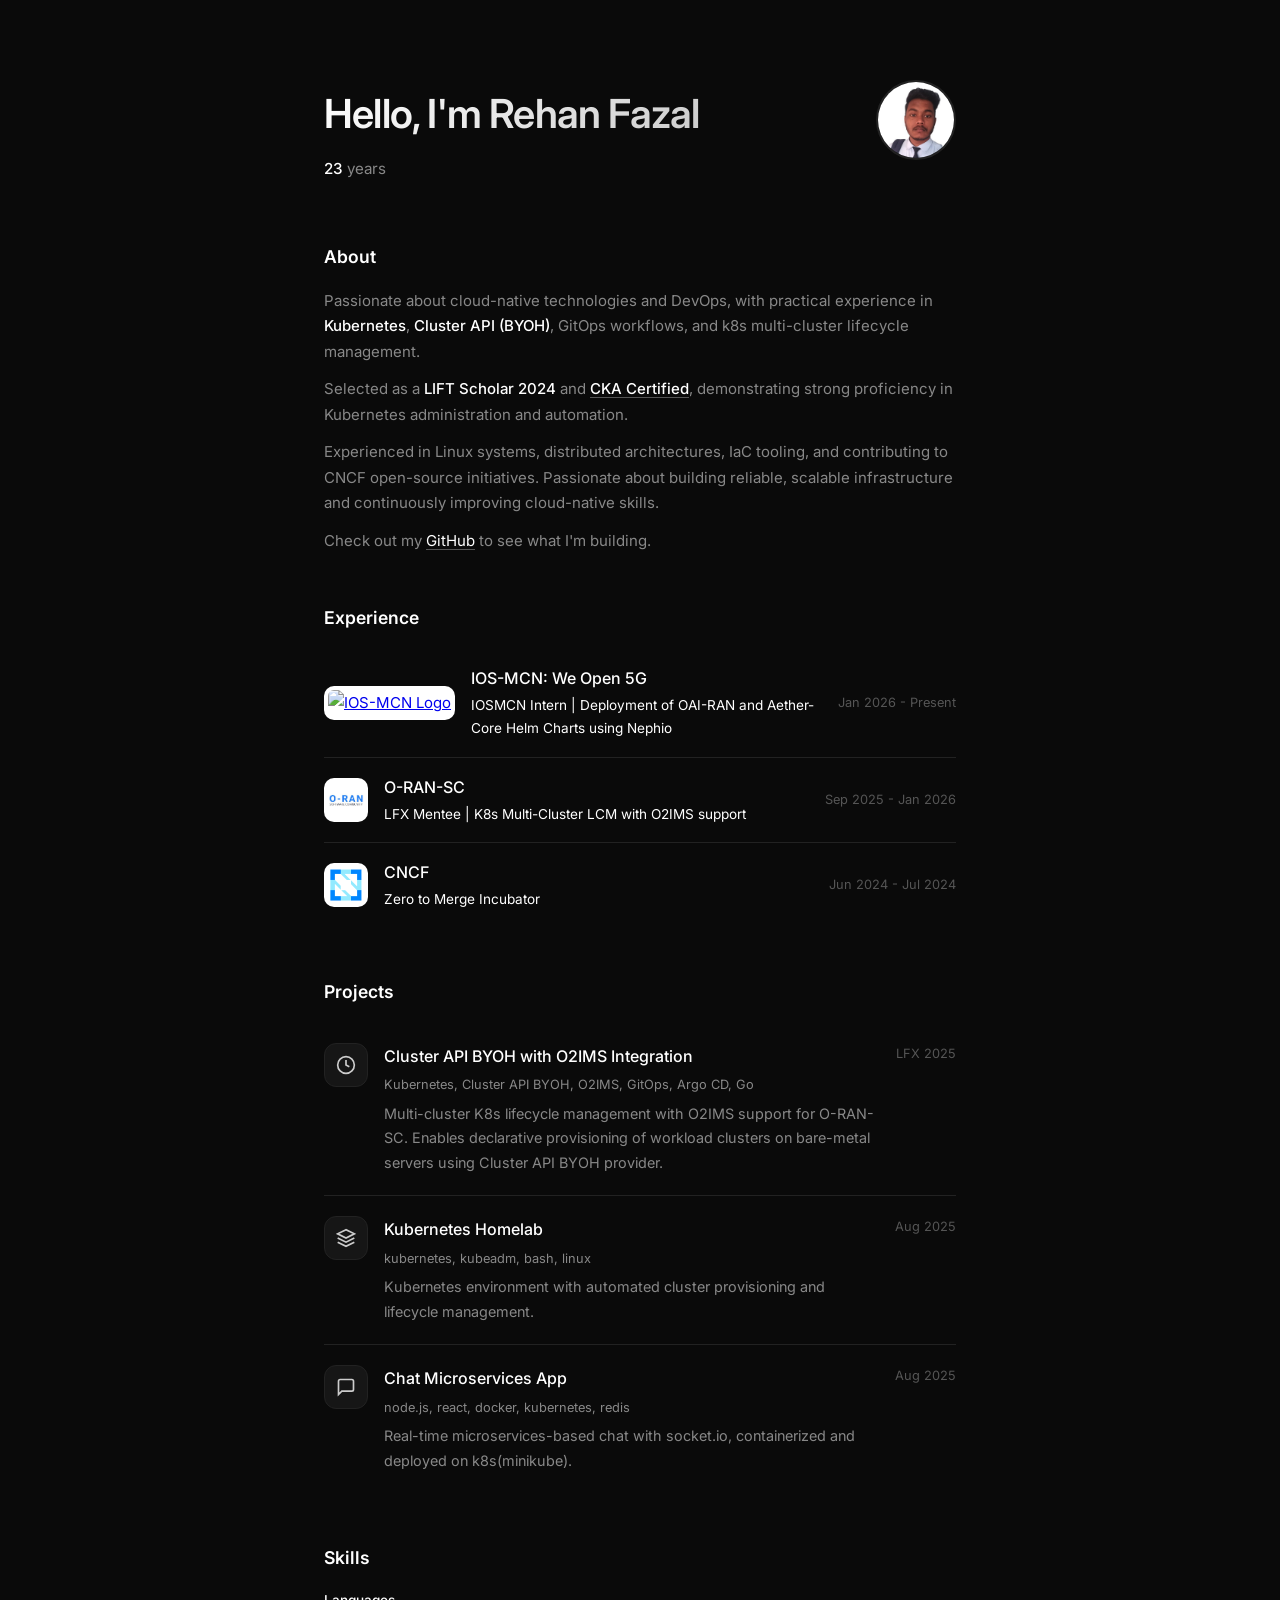
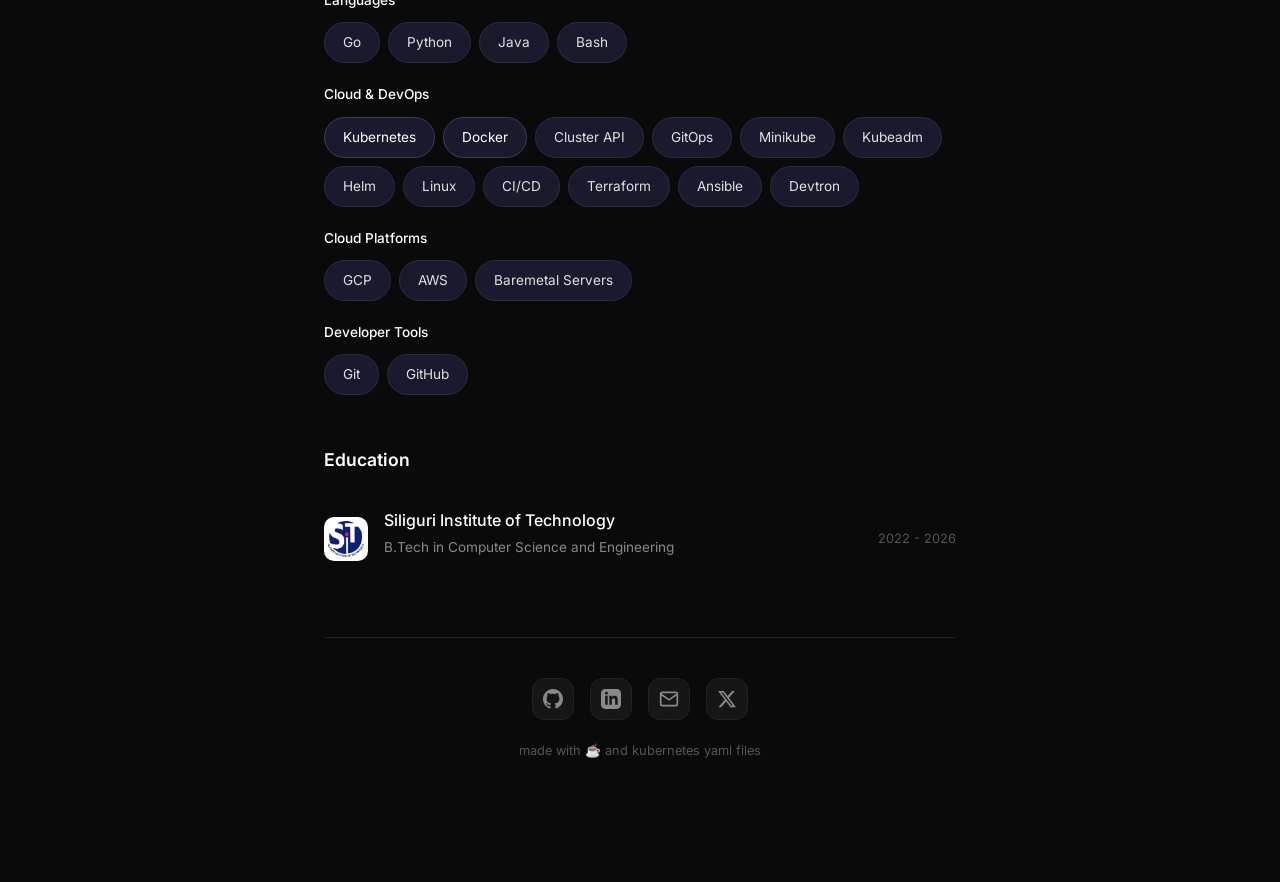
==== commit 0bd5c189: "Update index.html" ====
--- a/index.html
+++ b/index.html
@@ -66,7 +66,7 @@
                     <h3>O-RAN-SC</h3>
                     <p class="role">LFX Mentee | K8s Multi-Cluster LCM with O2IMS support</p>
                 </div>
-                <span class="duration">Sep 2025 - Present</span>
+                <span class="duration">Sep 2025 - Jan 2026 </span>
             </div>
 
             <div class="experience-item">
